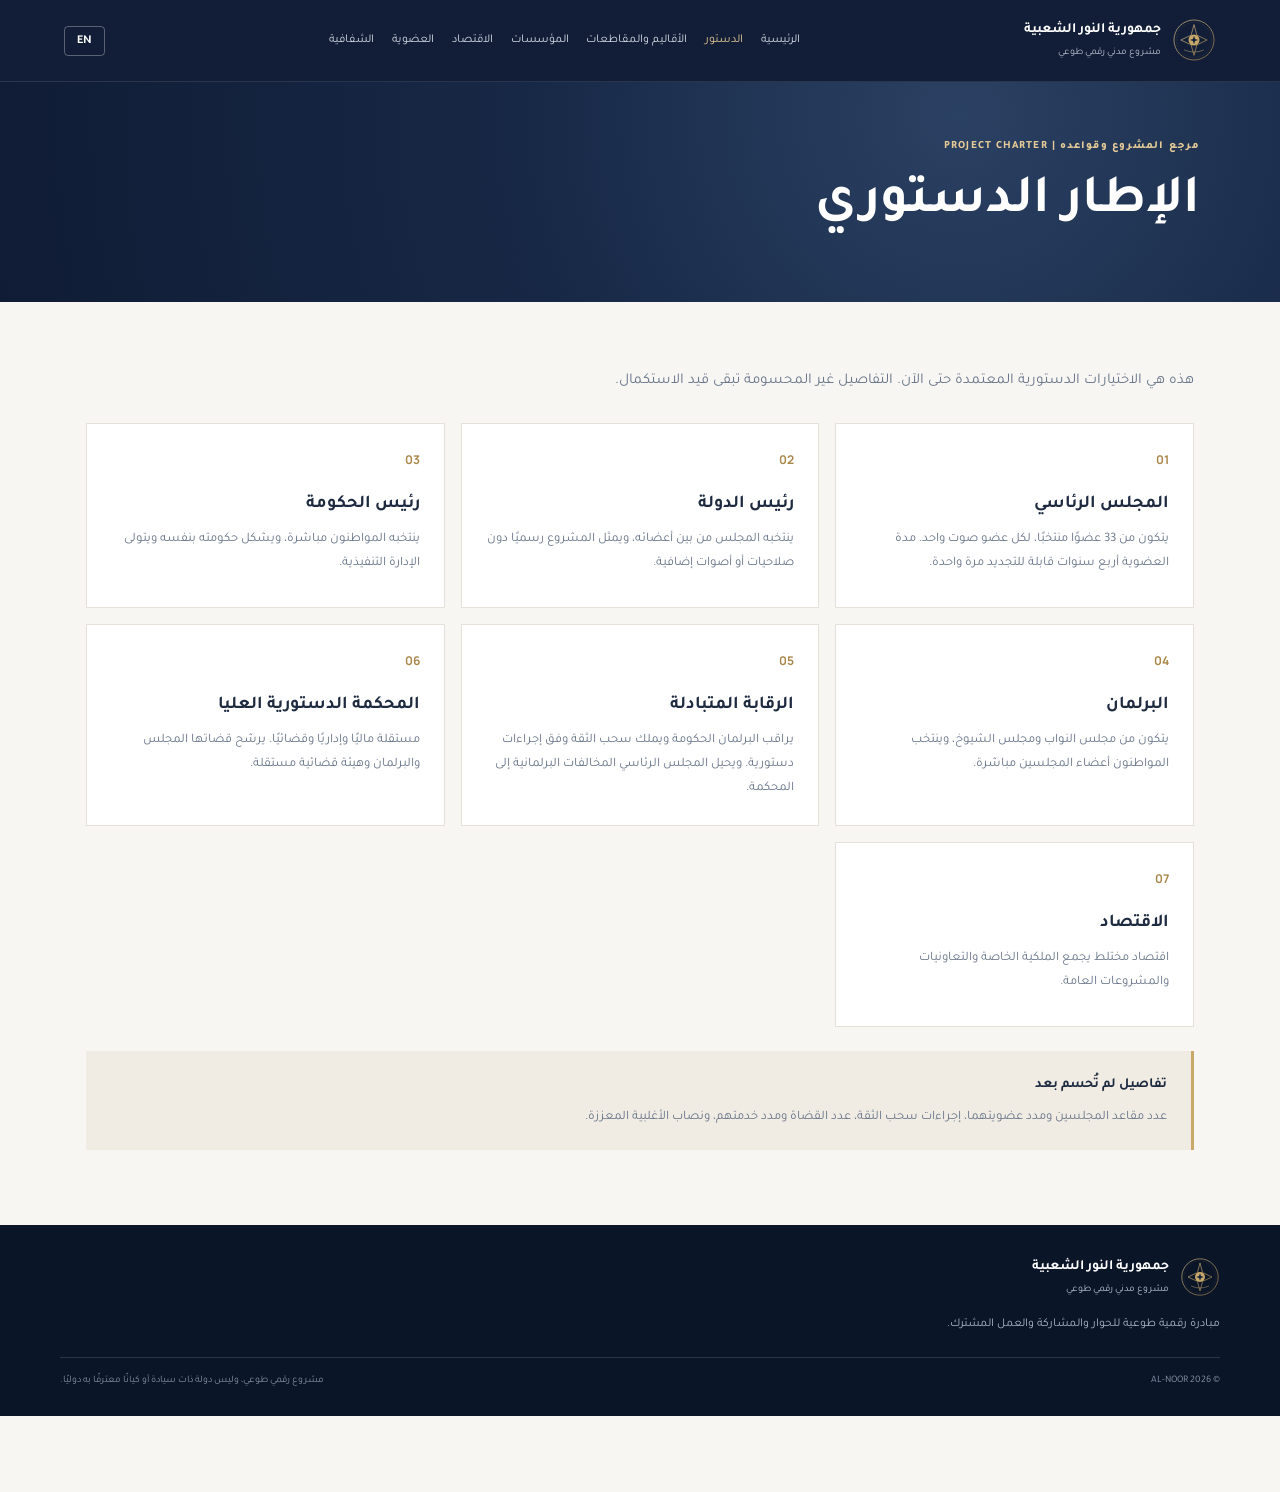
==== constitution.html @ dfebf2f9 "Add dedicated bilingual constitution.html page" ====
<!doctype html><html lang="ar" dir="rtl"><head><meta charset="utf-8"><meta name="viewport" content="width=device-width, initial-scale=1"><meta name="theme-color" content="#101c35"><link rel="icon" href="assets/emblem.svg"><link rel="stylesheet" href="style.css"><script src="script.js" defer></script></head><body><a class="skip-link" href="#main">انتقل إلى المحتوى</a><header class="site-header"><a class="brand" href="index.html"><img src="assets/emblem.svg" class="brand-mark" alt=""><span><strong data-ar="جمهورية النور الشعبية" data-en="People's Republic of Al-Noor">جمهورية النور الشعبية</strong><small data-ar="مشروع مدني رقمي طوعي" data-en="Voluntary Digital Civic Project">مشروع مدني رقمي طوعي</small></span></a><button class="menu-toggle" id="menuToggle">☰</button><nav class="main-nav" id="mainNav"><a href="index.html" data-ar="الرئيسية" data-en="Home">الرئيسية</a><a href="constitution.html" data-ar="الدستور" data-en="Constitution">الدستور</a><a href="regions.html" data-ar="الأقاليم والمقاطعات" data-en="Regions & Districts">الأقاليم والمقاطعات</a><a href="institutions.html" data-ar="المؤسسات" data-en="Institutions">المؤسسات</a><a href="economy.html" data-ar="الاقتصاد" data-en="Economy">الاقتصاد</a><a href="membership.html" data-ar="العضوية" data-en="Membership">العضوية</a><a href="transparency.html" data-ar="الشفافية" data-en="Transparency">الشفافية</a></nav><button class="lang-toggle" id="langToggle">EN</button></header><main id="main"><section class="page-hero"><div class="page-hero-inner"><span class="kicker" data-ar="مرجع المشروع وقواعده | PROJECT CHARTER" data-en="مرجع المشروع وقواعده | PROJECT CHARTER">مرجع المشروع وقواعده | PROJECT CHARTER</span><h1 data-ar="الإطار الدستوري" data-en="Constitutional Framework">الإطار الدستوري</h1></div></section><section class="section-wrap content-block"><p class="intro-text" data-ar="هذه هي الاختيارات الدستورية المعتمدة حتى الآن. التفاصيل غير المحسومة تبقى قيد الاستكمال." data-en="These are the constitutional choices adopted so far. Unsettled details remain under development.">هذه هي الاختيارات الدستورية المعتمدة حتى الآن. التفاصيل غير المحسومة تبقى قيد الاستكمال.</p><div class="cards-grid"><article class="info-card"><span>01</span><h3 data-ar="المجلس الرئاسي" data-en="Presidential Council">المجلس الرئاسي</h3><p data-ar="يتكون من 33 عضوًا منتخبًا، لكل عضو صوت واحد. مدة العضوية أربع سنوات قابلة للتجديد مرة واحدة." data-en="33 elected members, each with one equal vote. Four-year terms, renewable once.">يتكون من 33 عضوًا منتخبًا، لكل عضو صوت واحد. مدة العضوية أربع سنوات قابلة للتجديد مرة واحدة.</p></article><article class="info-card"><span>02</span><h3 data-ar="رئيس الدولة" data-en="Head of State">رئيس الدولة</h3><p data-ar="ينتخبه المجلس من بين أعضائه، ويمثل المشروع رسميًا دون صلاحيات أو أصوات إضافية." data-en="Elected by the Council from among its members; represents the project without extra powers or votes.">ينتخبه المجلس من بين أعضائه، ويمثل المشروع رسميًا دون صلاحيات أو أصوات إضافية.</p></article><article class="info-card"><span>03</span><h3 data-ar="رئيس الحكومة" data-en="Head of Government">رئيس الحكومة</h3><p data-ar="ينتخبه المواطنون مباشرة، ويشكل حكومته بنفسه ويتولى الإدارة التنفيذية." data-en="Directly elected by citizens, forms the government, and leads executive administration.">ينتخبه المواطنون مباشرة، ويشكل حكومته بنفسه ويتولى الإدارة التنفيذية.</p></article><article class="info-card"><span>04</span><h3 data-ar="البرلمان" data-en="Parliament">البرلمان</h3><p data-ar="يتكون من مجلس النواب ومجلس الشيوخ، وينتخب المواطنون أعضاء المجلسين مباشرة." data-en="Consists of two directly elected chambers: the House and the Senate.">يتكون من مجلس النواب ومجلس الشيوخ، وينتخب المواطنون أعضاء المجلسين مباشرة.</p></article><article class="info-card"><span>05</span><h3 data-ar="الرقابة المتبادلة" data-en="Mutual Oversight">الرقابة المتبادلة</h3><p data-ar="يراقب البرلمان الحكومة ويملك سحب الثقة وفق إجراءات دستورية. ويحيل المجلس الرئاسي المخالفات البرلمانية إلى المحكمة." data-en="Parliament oversees the government and may withdraw confidence under constitutional procedures. The Council refers parliamentary violations to the court.">يراقب البرلمان الحكومة ويملك سحب الثقة وفق إجراءات دستورية. ويحيل المجلس الرئاسي المخالفات البرلمانية إلى المحكمة.</p></article><article class="info-card"><span>06</span><h3 data-ar="المحكمة الدستورية العليا" data-en="Supreme Constitutional Court">المحكمة الدستورية العليا</h3><p data-ar="مستقلة ماليًا وإداريًا وقضائيًا. يرشح قضاتها المجلس والبرلمان وهيئة قضائية مستقلة." data-en="Financially, administratively, and judicially independent; nominees come from the Council, Parliament, and an independent judicial body.">مستقلة ماليًا وإداريًا وقضائيًا. يرشح قضاتها المجلس والبرلمان وهيئة قضائية مستقلة.</p></article><article class="info-card"><span>07</span><h3 data-ar="الاقتصاد" data-en="Economy">الاقتصاد</h3><p data-ar="اقتصاد مختلط يجمع الملكية الخاصة والتعاونيات والمشروعات العامة." data-en="A mixed economy combining private ownership, cooperatives, and public projects.">اقتصاد مختلط يجمع الملكية الخاصة والتعاونيات والمشروعات العامة.</p></article></div><div class="callout"><b data-ar="تفاصيل لم تُحسم بعد" data-en="Details still to be decided">تفاصيل لم تُحسم بعد</b><p data-ar="عدد مقاعد المجلسين ومدد عضويتهما، إجراءات سحب الثقة، عدد القضاة ومدد خدمتهم، ونصاب الأغلبية المعززة." data-en="Chamber sizes and terms, confidence procedures, the number and terms of judges, and the enhanced-majority threshold.">عدد مقاعد المجلسين ومدد عضويتهما، إجراءات سحب الثقة، عدد القضاة ومدد خدمتهم، ونصاب الأغلبية المعززة.</p></div></section></main><footer class="site-footer"><div class="footer-inner"><div class="footer-brand"><img src="assets/emblem.svg" alt=""><span><b data-ar="جمهورية النور الشعبية" data-en="People's Republic of Al-Noor">جمهورية النور الشعبية</b><small data-ar="مشروع مدني رقمي طوعي" data-en="Voluntary Digital Civic Project">مشروع مدني رقمي طوعي</small></span></div><p data-ar="مبادرة رقمية طوعية للحوار والمشاركة والعمل المشترك." data-en="A voluntary digital initiative for dialogue and participation.">مبادرة رقمية طوعية للحوار والمشاركة والعمل المشترك.</p><div class="footer-bottom"><span>© <span id="year"></span> AL-NOOR</span><span data-ar="مشروع رقمي طوعي، وليس دولة ذات سيادة أو كيانًا معترفًا به دوليًا." data-en="A voluntary digital project, not a sovereign state or internationally recognized entity.">مشروع رقمي طوعي، وليس دولة ذات سيادة أو كيانًا معترفًا به دوليًا.</span></div></div></footer><nav class="bottom-nav"><a href="index.html"><span>⌂</span><small data-ar="الرئيسية" data-en="Home">الرئيسية</small></a><a href="constitution.html"><span>§</span><small data-ar="الدستور" data-en="Charter">الدستور</small></a><a href="regions.html"><span>◎</span><small data-ar="الأقاليم" data-en="Regions">الأقاليم</small></a><a href="institutions.html"><span>▦</span><small data-ar="المؤسسات" data-en="Institutions">المؤسسات</small></a><a href="economy.html"><span>◇</span><small data-ar="الاقتصاد" data-en="Economy">الاقتصاد</small></a></nav></body></html>
---- style.css ----
@import url('https://fonts.googleapis.com/css2?family=Amiri:wght@400;700&family=Manrope:wght@400;500;600;700;800&family=Tajawal:wght@400;500;600;700;800&display=swap');
:root{--navy:#101c35;--navy2:#1a2c49;--gold:#c9a96a;--gold2:#e4ca96;--ink:#1d2a40;--muted:#68758a;--paper:#f7f6f2;--white:#fff;--line:#e6e2d9;--sans:'Tajawal','Manrope',sans-serif}
*{box-sizing:border-box}html{scroll-behavior:smooth}body{margin:0;padding-bottom:76px;background:var(--paper);color:var(--ink);font-family:var(--sans);line-height:1.85}a{color:inherit;text-decoration:none}.skip-link{position:absolute;top:-60px;right:15px;background:#fff;padding:8px 14px;z-index:100}.skip-link:focus{top:10px}.site-header{min-height:82px;padding:10px clamp(16px,5vw,72px);display:flex;align-items:center;justify-content:space-between;gap:20px;background:rgba(16,28,53,.99);color:#fff;position:sticky;top:0;z-index:20;border-bottom:1px solid rgba(255,255,255,.1)}.brand,.footer-brand{display:flex;align-items:center;gap:11px;flex:none}.brand-mark{width:44px;height:44px}.brand strong,.footer-brand b{display:block;font-size:14px}.brand small,.footer-brand small{display:block;color:#b9c2d0;font-size:10px}.main-nav{display:flex;gap:clamp(9px,1.4vw,20px);align-items:center;justify-content:center;flex:1}.main-nav a{font-size:12px;color:#d4dbe5;white-space:nowrap}.main-nav a:hover,.main-nav a.active{color:var(--gold2)}.lang-toggle,.menu-toggle{border:1px solid rgba(255,255,255,.3);background:transparent;color:white;border-radius:4px;padding:7px 12px;font:700 12px var(--sans);cursor:pointer}.menu-toggle{display:none}.page-hero{background:radial-gradient(circle at 75% 15%,#2b4163,#172846 45%,#101c35 100%);color:#fff;padding:55px 24px 62px}.page-hero-inner{max-width:1120px;margin:auto}.kicker,.eyebrow{display:block;color:var(--gold2);font-size:11px;font-weight:800;letter-spacing:.1em}.page-hero h1{font-size:clamp(32px,5vw,54px);line-height:1.35;margin:10px 0 0}.section-wrap{max-width:1160px;margin:auto;padding-left:26px;padding-right:26px}.home-hero{display:grid;grid-template-columns:1.2fr .8fr;gap:40px;align-items:center;padding-top:75px;padding-bottom:70px}.home-copy h2{font-size:clamp(38px,5.2vw,65px);line-height:1.35;margin:18px 0}.home-copy h2 em,.section-heading h2 em,.two-column h2 em{font-style:normal;color:#a9874b}.home-copy>p{max-width:660px;color:var(--muted);font-size:16px}.actions{display:flex;gap:12px;flex-wrap:wrap;margin:25px 0}.button{display:inline-block;padding:10px 21px;border-radius:4px;font-size:13px;font-weight:800}.button-gold{background:var(--gold);color:#17233b}.button-outline{border:1px solid #9aa4b3;color:var(--ink)}.notice{font-size:11px!important;color:#7d8797!important;border-right:3px solid var(--gold);padding-right:12px}.hero-seal{min-height:300px;display:flex;flex-direction:column;align-items:center;justify-content:center;border:1px solid #d8c59e;border-radius:50%;width:min(300px,75vw);height:min(300px,75vw);justify-self:center;background:radial-gradient(circle,#243958,#101c35);box-shadow:0 0 0 14px rgba(201,169,106,.07)}.hero-seal img{width:135px;height:135px}.hero-seal b{font:800 13px Manrope;color:var(--gold2);letter-spacing:.3em}.hero-seal small{font:8px Manrope;color:#b9c2d0;letter-spacing:.12em}.principles{display:grid;grid-template-columns:repeat(4,1fr);gap:18px;padding-top:26px;padding-bottom:30px;border-top:1px solid var(--line);border-bottom:1px solid var(--line)}.principles article{padding:12px 15px;border-right:2px solid var(--gold)}.principles article>b{color:#a9874b;font:700 12px Manrope}.principles h3{font-size:15px;margin:4px 0}.principles p{font-size:11px;color:var(--muted);margin:0}.content-block{padding-top:65px;padding-bottom:75px}.section-heading{margin-bottom:30px}.section-heading h2,.two-column h2{font-size:clamp(30px,4vw,46px);line-height:1.4;margin:10px 0}.two-column{display:grid;grid-template-columns:1fr 1fr;gap:8%;align-items:start}.lead{font-size:20px;line-height:1.9;color:#2b3b54}.body-copy{font-size:14px;color:var(--muted)}.body-copy p{margin:0 0 16px}.feature-band{background:#eeeae0;padding:42px 0}.feature-grid{display:grid;grid-template-columns:repeat(3,1fr);gap:18px}.feature-grid>a{background:#fff;padding:23px;border:1px solid var(--line);transition:.2s}.feature-grid>a:hover{transform:translateY(-3px);border-color:var(--gold)}.feature-grid span,.info-card>span{color:#a9874b;font:700 12px Manrope}.feature-grid h3{margin:7px 0}.feature-grid p{font-size:12px;color:var(--muted);margin:0}.intro-text{max-width:850px;color:var(--muted);font-size:15px;margin:0 0 28px}.cards-grid{display:grid;grid-template-columns:repeat(3,1fr);gap:16px}.info-card{background:#fff;border:1px solid var(--line);padding:24px;min-height:185px}.info-card h3{font-size:18px;margin:10px 0 7px}.info-card p{font-size:13px;color:var(--muted);margin:0}.callout{margin-top:24px;padding:20px 24px;background:#f0ece3;border-right:3px solid var(--gold)}.callout b{font-size:14px}.callout p{font-size:13px;color:var(--muted);margin:5px 0 0}.stats-row{display:grid;grid-template-columns:repeat(3,1fr);gap:14px;margin-bottom:26px}.stats-row>div{background:var(--navy);color:#fff;padding:18px 22px;display:flex;align-items:center;gap:14px}.stats-row strong{font:800 30px Manrope;color:var(--gold2)}.stats-row span{font-size:13px}.regions-grid{display:grid;grid-template-columns:repeat(2,1fr);gap:16px}.region-card{background:#fff;border:1px solid var(--line);padding:20px 22px}.region-card.space-region{border-color:#c9b17f;background:linear-gradient(145deg,#fff,#f4f0e7)}.region-title{display:flex;align-items:center;gap:12px;border-bottom:1px solid var(--line);padding-bottom:12px;margin-bottom:10px}.region-title>span{font:700 12px Manrope;color:#a9874b}.region-title h3{font-size:19px;margin:0;flex:1}.region-title small{font-size:10px;color:#9b7a42}.region-card ol{list-style:none;padding:0;margin:0;display:grid;grid-template-columns:1fr 1fr;gap:4px 15px}.region-card li{display:flex;gap:9px;align-items:center;padding:5px 0;font-size:13px}.region-card li span{color:#a9874b;font:700 10px Manrope}.site-footer{background:#0b1528;color:white;padding:30px 26px 25px}.footer-inner{max-width:1160px;margin:auto}.footer-brand img{width:40px;height:40px}.footer-inner>p{font-size:12px;color:#aab5c5;margin:14px 0 22px}.footer-bottom{display:flex;justify-content:space-between;gap:16px;border-top:1px solid rgba(255,255,255,.13);padding-top:14px;color:#8290a5;font-size:10px}.bottom-nav{display:none}[dir=ltr] body{text-align:left}[dir=ltr] .notice,[dir=ltr] .callout{border-right:0;border-left:3px solid var(--gold);padding-right:0;padding-left:12px}[dir=ltr] .principles article{border-right:0;border-left:2px solid var(--gold)}
@media(max-width:1050px){.main-nav{gap:8px}.main-nav a{font-size:11px}.brand strong{font-size:12px}}
@media(max-width:820px){body{padding-bottom:72px}.site-header{min-height:70px;padding:8px 15px}.brand-mark{width:39px;height:39px}.menu-toggle{display:block;margin-inline-start:auto}.main-nav{display:none;position:absolute;top:70px;left:0;right:0;background:#101c35;padding:12px 20px 20px;flex-direction:column;align-items:stretch;gap:2px}.main-nav.open{display:flex}.main-nav a{font-size:14px;padding:7px}.home-hero{grid-template-columns:1fr;padding-top:48px;padding-bottom:45px}.hero-seal{width:220px;height:220px;min-height:220px}.hero-seal img{width:100px;height:100px}.principles{grid-template-columns:1fr 1fr}.two-column{grid-template-columns:1fr;gap:18px}.cards-grid{grid-template-columns:1fr 1fr}.bottom-nav{position:fixed;z-index:30;bottom:0;left:0;right:0;display:grid;grid-template-columns:repeat(5,1fr);height:68px;background:#101c35;border-top:1px solid rgba(255,255,255,.15);padding-bottom:env(safe-area-inset-bottom);box-shadow:0 -5px 20px rgba(0,0,0,.12)}.bottom-nav a{display:flex;flex-direction:column;align-items:center;justify-content:center;gap:1px;color:#d2d9e4}.bottom-nav a span{font-size:19px;line-height:1.2;color:var(--gold2)}.bottom-nav a small{font-size:10px}.bottom-nav a.active{color:var(--gold2)}}
@media(max-width:560px){.page-hero{padding:38px 20px 42px}.section-wrap{padding-left:18px;padding-right:18px}.content-block{padding-top:42px;padding-bottom:52px}.cards-grid,.regions-grid,.feature-grid{grid-template-columns:1fr}.region-card ol{grid-template-columns:1fr 1fr}.stats-row{gap:7px}.stats-row>div{padding:12px 10px;gap:7px;flex-direction:column;align-items:flex-start}.stats-row strong{font-size:25px}.stats-row span{font-size:11px}.footer-bottom{flex-direction:column;gap:5px}.home-copy h2{font-size:39px}.home-copy>p{font-size:14px}}
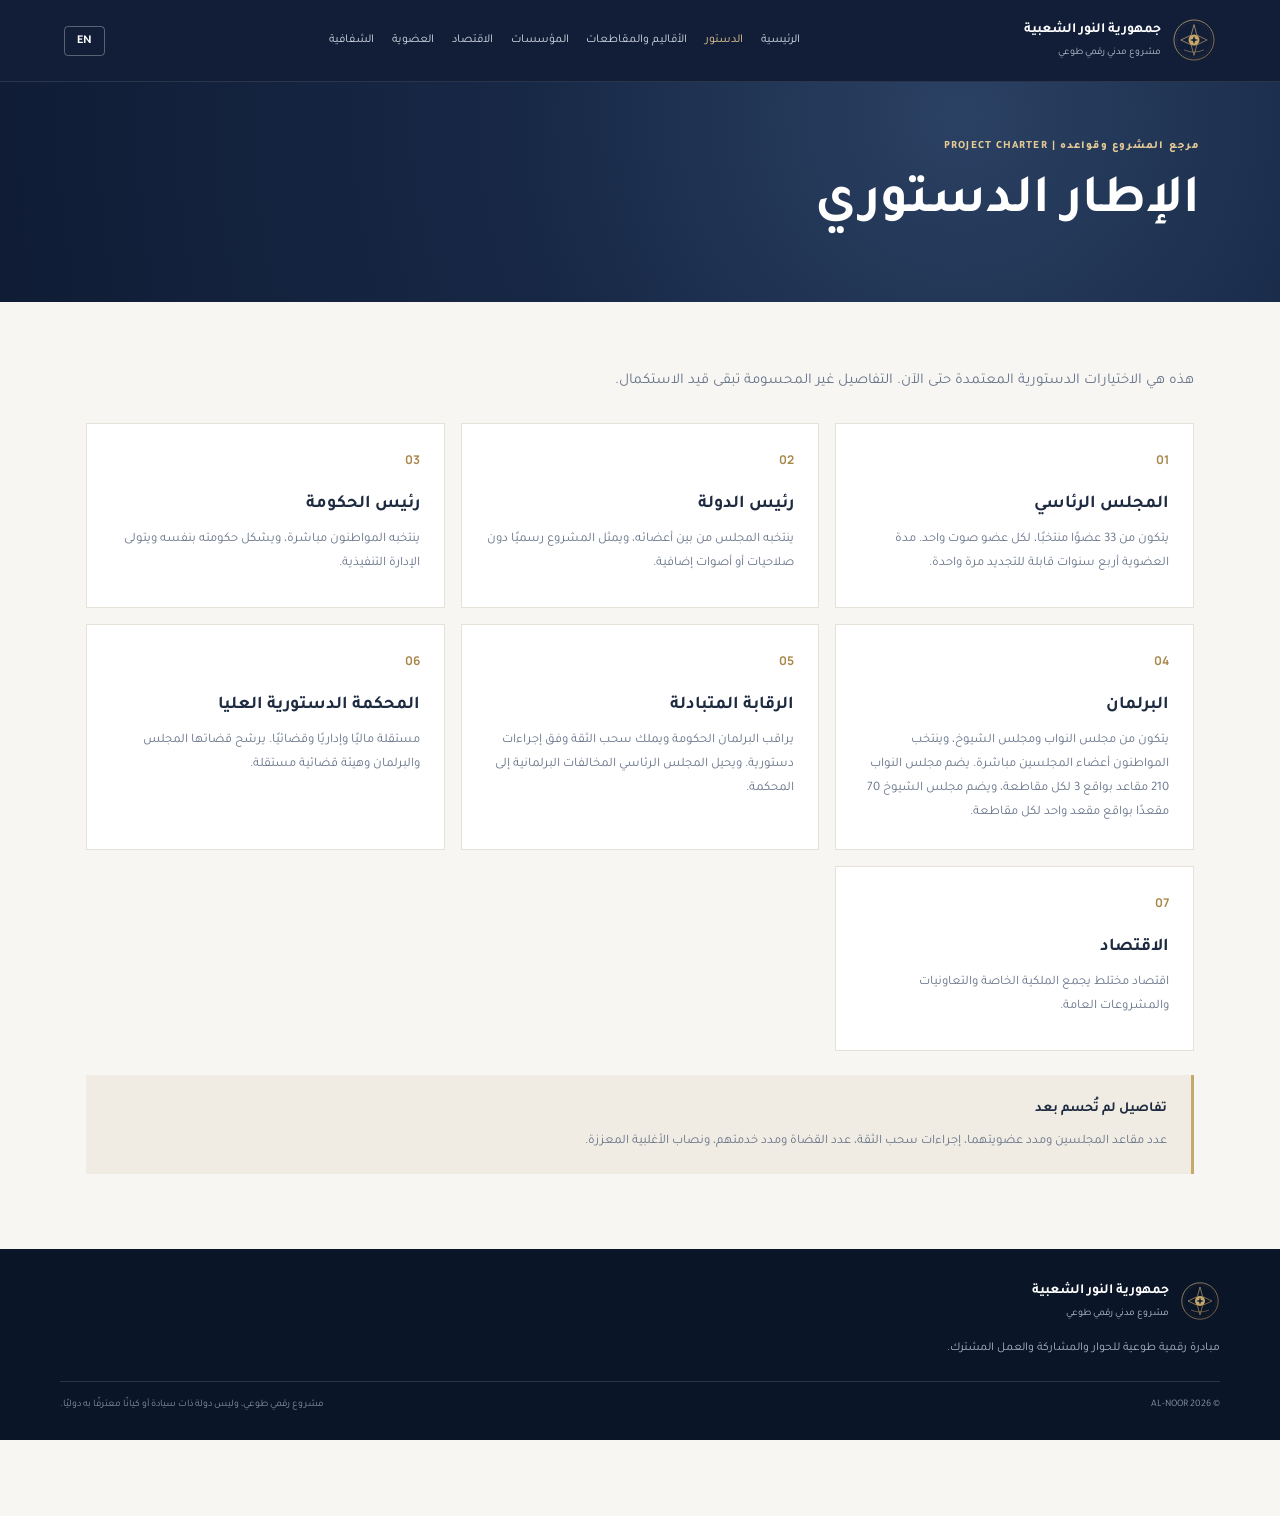
==== commit 43df0d5d: "Set parliamentary seat allocation in charter" ====
--- a/constitution.html
+++ b/constitution.html
@@ -1 +1 @@
-<!doctype html><html lang="ar" dir="rtl"><head><meta charset="utf-8"><meta name="viewport" content="width=device-width, initial-scale=1"><meta name="theme-color" content="#101c35"><link rel="icon" href="assets/emblem.svg"><link rel="stylesheet" href="style.css"><script src="script.js" defer></script></head><body><a class="skip-link" href="#main">انتقل إلى المحتوى</a><header class="site-header"><a class="brand" href="index.html"><img src="assets/emblem.svg" class="brand-mark" alt=""><span><strong data-ar="جمهورية النور الشعبية" data-en="People's Republic of Al-Noor">جمهورية النور الشعبية</strong><small data-ar="مشروع مدني رقمي طوعي" data-en="Voluntary Digital Civic Project">مشروع مدني رقمي طوعي</small></span></a><button class="menu-toggle" id="menuToggle">☰</button><nav class="main-nav" id="mainNav"><a href="index.html" data-ar="الرئيسية" data-en="Home">الرئيسية</a><a href="constitution.html" data-ar="الدستور" data-en="Constitution">الدستور</a><a href="regions.html" data-ar="الأقاليم والمقاطعات" data-en="Regions & Districts">الأقاليم والمقاطعات</a><a href="institutions.html" data-ar="المؤسسات" data-en="Institutions">المؤسسات</a><a href="economy.html" data-ar="الاقتصاد" data-en="Economy">الاقتصاد</a><a href="membership.html" data-ar="العضوية" data-en="Membership">العضوية</a><a href="transparency.html" data-ar="الشفافية" data-en="Transparency">الشفافية</a></nav><button class="lang-toggle" id="langToggle">EN</button></header><main id="main"><section class="page-hero"><div class="page-hero-inner"><span class="kicker" data-ar="مرجع المشروع وقواعده | PROJECT CHARTER" data-en="مرجع المشروع وقواعده | PROJECT CHARTER">مرجع المشروع وقواعده | PROJECT CHARTER</span><h1 data-ar="الإطار الدستوري" data-en="Constitutional Framework">الإطار الدستوري</h1></div></section><section class="section-wrap content-block"><p class="intro-text" data-ar="هذه هي الاختيارات الدستورية المعتمدة حتى الآن. التفاصيل غير المحسومة تبقى قيد الاستكمال." data-en="These are the constitutional choices adopted so far. Unsettled details remain under development.">هذه هي الاختيارات الدستورية المعتمدة حتى الآن. التفاصيل غير المحسومة تبقى قيد الاستكمال.</p><div class="cards-grid"><article class="info-card"><span>01</span><h3 data-ar="المجلس الرئاسي" data-en="Presidential Council">المجلس الرئاسي</h3><p data-ar="يتكون من 33 عضوًا منتخبًا، لكل عضو صوت واحد. مدة العضوية أربع سنوات قابلة للتجديد مرة واحدة." data-en="33 elected members, each with one equal vote. Four-year terms, renewable once.">يتكون من 33 عضوًا منتخبًا، لكل عضو صوت واحد. مدة العضوية أربع سنوات قابلة للتجديد مرة واحدة.</p></article><article class="info-card"><span>02</span><h3 data-ar="رئيس الدولة" data-en="Head of State">رئيس الدولة</h3><p data-ar="ينتخبه المجلس من بين أعضائه، ويمثل المشروع رسميًا دون صلاحيات أو أصوات إضافية." data-en="Elected by the Council from among its members; represents the project without extra powers or votes.">ينتخبه المجلس من بين أعضائه، ويمثل المشروع رسميًا دون صلاحيات أو أصوات إضافية.</p></article><article class="info-card"><span>03</span><h3 data-ar="رئيس الحكومة" data-en="Head of Government">رئيس الحكومة</h3><p data-ar="ينتخبه المواطنون مباشرة، ويشكل حكومته بنفسه ويتولى الإدارة التنفيذية." data-en="Directly elected by citizens, forms the government, and leads executive administration.">ينتخبه المواطنون مباشرة، ويشكل حكومته بنفسه ويتولى الإدارة التنفيذية.</p></article><article class="info-card"><span>04</span><h3 data-ar="البرلمان" data-en="Parliament">البرلمان</h3><p data-ar="يتكون من مجلس النواب ومجلس الشيوخ، وينتخب المواطنون أعضاء المجلسين مباشرة." data-en="Consists of two directly elected chambers: the House and the Senate.">يتكون من مجلس النواب ومجلس الشيوخ، وينتخب المواطنون أعضاء المجلسين مباشرة.</p></article><article class="info-card"><span>05</span><h3 data-ar="الرقابة المتبادلة" data-en="Mutual Oversight">الرقابة المتبادلة</h3><p data-ar="يراقب البرلمان الحكومة ويملك سحب الثقة وفق إجراءات دستورية. ويحيل المجلس الرئاسي المخالفات البرلمانية إلى المحكمة." data-en="Parliament oversees the government and may withdraw confidence under constitutional procedures. The Council refers parliamentary violations to the court.">يراقب البرلمان الحكومة ويملك سحب الثقة وفق إجراءات دستورية. ويحيل المجلس الرئاسي المخالفات البرلمانية إلى المحكمة.</p></article><article class="info-card"><span>06</span><h3 data-ar="المحكمة الدستورية العليا" data-en="Supreme Constitutional Court">المحكمة الدستورية العليا</h3><p data-ar="مستقلة ماليًا وإداريًا وقضائيًا. يرشح قضاتها المجلس والبرلمان وهيئة قضائية مستقلة." data-en="Financially, administratively, and judicially independent; nominees come from the Council, Parliament, and an independent judicial body.">مستقلة ماليًا وإداريًا وقضائيًا. يرشح قضاتها المجلس والبرلمان وهيئة قضائية مستقلة.</p></article><article class="info-card"><span>07</span><h3 data-ar="الاقتصاد" data-en="Economy">الاقتصاد</h3><p data-ar="اقتصاد مختلط يجمع الملكية الخاصة والتعاونيات والمشروعات العامة." data-en="A mixed economy combining private ownership, cooperatives, and public projects.">اقتصاد مختلط يجمع الملكية الخاصة والتعاونيات والمشروعات العامة.</p></article></div><div class="callout"><b data-ar="تفاصيل لم تُحسم بعد" data-en="Details still to be decided">تفاصيل لم تُحسم بعد</b><p data-ar="عدد مقاعد المجلسين ومدد عضويتهما، إجراءات سحب الثقة، عدد القضاة ومدد خدمتهم، ونصاب الأغلبية المعززة." data-en="Chamber sizes and terms, confidence procedures, the number and terms of judges, and the enhanced-majority threshold.">عدد مقاعد المجلسين ومدد عضويتهما، إجراءات سحب الثقة، عدد القضاة ومدد خدمتهم، ونصاب الأغلبية المعززة.</p></div></section></main><footer class="site-footer"><div class="footer-inner"><div class="footer-brand"><img src="assets/emblem.svg" alt=""><span><b data-ar="جمهورية النور الشعبية" data-en="People's Republic of Al-Noor">جمهورية النور الشعبية</b><small data-ar="مشروع مدني رقمي طوعي" data-en="Voluntary Digital Civic Project">مشروع مدني رقمي طوعي</small></span></div><p data-ar="مبادرة رقمية طوعية للحوار والمشاركة والعمل المشترك." data-en="A voluntary digital initiative for dialogue and participation.">مبادرة رقمية طوعية للحوار والمشاركة والعمل المشترك.</p><div class="footer-bottom"><span>© <span id="year"></span> AL-NOOR</span><span data-ar="مشروع رقمي طوعي، وليس دولة ذات سيادة أو كيانًا معترفًا به دوليًا." data-en="A voluntary digital project, not a sovereign state or internationally recognized entity.">مشروع رقمي طوعي، وليس دولة ذات سيادة أو كيانًا معترفًا به دوليًا.</span></div></div></footer><nav class="bottom-nav"><a href="index.html"><span>⌂</span><small data-ar="الرئيسية" data-en="Home">الرئيسية</small></a><a href="constitution.html"><span>§</span><small data-ar="الدستور" data-en="Charter">الدستور</small></a><a href="regions.html"><span>◎</span><small data-ar="الأقاليم" data-en="Regions">الأقاليم</small></a><a href="institutions.html"><span>▦</span><small data-ar="المؤسسات" data-en="Institutions">المؤسسات</small></a><a href="economy.html"><span>◇</span><small data-ar="الاقتصاد" data-en="Economy">الاقتصاد</small></a></nav></body></html>+<!doctype html><html lang="ar" dir="rtl"><head><meta charset="utf-8"><meta name="viewport" content="width=device-width, initial-scale=1"><meta name="theme-color" content="#101c35"><link rel="icon" href="assets/emblem.svg"><link rel="stylesheet" href="style.css"><script src="script.js" defer></script></head><body><a class="skip-link" href="#main">انتقل إلى المحتوى</a><header class="site-header"><a class="brand" href="index.html"><img src="assets/emblem.svg" class="brand-mark" alt=""><span><strong data-ar="جمهورية النور الشعبية" data-en="People's Republic of Al-Noor">جمهورية النور الشعبية</strong><small data-ar="مشروع مدني رقمي طوعي" data-en="Voluntary Digital Civic Project">مشروع مدني رقمي طوعي</small></span></a><button class="menu-toggle" id="menuToggle">☰</button><nav class="main-nav" id="mainNav"><a href="index.html" data-ar="الرئيسية" data-en="Home">الرئيسية</a><a href="constitution.html" data-ar="الدستور" data-en="Constitution">الدستور</a><a href="regions.html" data-ar="الأقاليم والمقاطعات" data-en="Regions & Districts">الأقاليم والمقاطعات</a><a href="institutions.html" data-ar="المؤسسات" data-en="Institutions">المؤسسات</a><a href="economy.html" data-ar="الاقتصاد" data-en="Economy">الاقتصاد</a><a href="membership.html" data-ar="العضوية" data-en="Membership">العضوية</a><a href="transparency.html" data-ar="الشفافية" data-en="Transparency">الشفافية</a></nav><button class="lang-toggle" id="langToggle">EN</button></header><main id="main"><section class="page-hero"><div class="page-hero-inner"><span class="kicker" data-ar="مرجع المشروع وقواعده | PROJECT CHARTER" data-en="مرجع المشروع وقواعده | PROJECT CHARTER">مرجع المشروع وقواعده | PROJECT CHARTER</span><h1 data-ar="الإطار الدستوري" data-en="Constitutional Framework">الإطار الدستوري</h1></div></section><section class="section-wrap content-block"><p class="intro-text" data-ar="هذه هي الاختيارات الدستورية المعتمدة حتى الآن. التفاصيل غير المحسومة تبقى قيد الاستكمال." data-en="These are the constitutional choices adopted so far. Unsettled details remain under development.">هذه هي الاختيارات الدستورية المعتمدة حتى الآن. التفاصيل غير المحسومة تبقى قيد الاستكمال.</p><div class="cards-grid"><article class="info-card"><span>01</span><h3 data-ar="المجلس الرئاسي" data-en="Presidential Council">المجلس الرئاسي</h3><p data-ar="يتكون من 33 عضوًا منتخبًا، لكل عضو صوت واحد. مدة العضوية أربع سنوات قابلة للتجديد مرة واحدة." data-en="33 elected members, each with one equal vote. Four-year terms, renewable once.">يتكون من 33 عضوًا منتخبًا، لكل عضو صوت واحد. مدة العضوية أربع سنوات قابلة للتجديد مرة واحدة.</p></article><article class="info-card"><span>02</span><h3 data-ar="رئيس الدولة" data-en="Head of State">رئيس الدولة</h3><p data-ar="ينتخبه المجلس من بين أعضائه، ويمثل المشروع رسميًا دون صلاحيات أو أصوات إضافية." data-en="Elected by the Council from among its members; represents the project without extra powers or votes.">ينتخبه المجلس من بين أعضائه، ويمثل المشروع رسميًا دون صلاحيات أو أصوات إضافية.</p></article><article class="info-card"><span>03</span><h3 data-ar="رئيس الحكومة" data-en="Head of Government">رئيس الحكومة</h3><p data-ar="ينتخبه المواطنون مباشرة، ويشكل حكومته بنفسه ويتولى الإدارة التنفيذية." data-en="Directly elected by citizens, forms the government, and leads executive administration.">ينتخبه المواطنون مباشرة، ويشكل حكومته بنفسه ويتولى الإدارة التنفيذية.</p></article><article class="info-card"><span>04</span><h3 data-ar="البرلمان" data-en="Parliament">البرلمان</h3><p data-ar="يتكون من مجلس النواب ومجلس الشيوخ، وينتخب المواطنون أعضاء المجلسين مباشرة. يضم مجلس النواب 210 مقاعد بواقع 3 لكل مقاطعة، ويضم مجلس الشيوخ 70 مقعدًا بواقع مقعد واحد لكل مقاطعة." data-en="Consists of two directly elected chambers. The House has 210 seats, three per district; the Senate has 70 seats, one per district.">يتكون من مجلس النواب ومجلس الشيوخ، وينتخب المواطنون أعضاء المجلسين مباشرة. يضم مجلس النواب 210 مقاعد بواقع 3 لكل مقاطعة، ويضم مجلس الشيوخ 70 مقعدًا بواقع مقعد واحد لكل مقاطعة.</p></article><article class="info-card"><span>05</span><h3 data-ar="الرقابة المتبادلة" data-en="Mutual Oversight">الرقابة المتبادلة</h3><p data-ar="يراقب البرلمان الحكومة ويملك سحب الثقة وفق إجراءات دستورية. ويحيل المجلس الرئاسي المخالفات البرلمانية إلى المحكمة." data-en="Parliament oversees the government and may withdraw confidence under constitutional procedures. The Council refers parliamentary violations to the court.">يراقب البرلمان الحكومة ويملك سحب الثقة وفق إجراءات دستورية. ويحيل المجلس الرئاسي المخالفات البرلمانية إلى المحكمة.</p></article><article class="info-card"><span>06</span><h3 data-ar="المحكمة الدستورية العليا" data-en="Supreme Constitutional Court">المحكمة الدستورية العليا</h3><p data-ar="مستقلة ماليًا وإداريًا وقضائيًا. يرشح قضاتها المجلس والبرلمان وهيئة قضائية مستقلة." data-en="Financially, administratively, and judicially independent; nominees come from the Council, Parliament, and an independent judicial body.">مستقلة ماليًا وإداريًا وقضائيًا. يرشح قضاتها المجلس والبرلمان وهيئة قضائية مستقلة.</p></article><article class="info-card"><span>07</span><h3 data-ar="الاقتصاد" data-en="Economy">الاقتصاد</h3><p data-ar="اقتصاد مختلط يجمع الملكية الخاصة والتعاونيات والمشروعات العامة." data-en="A mixed economy combining private ownership, cooperatives, and public projects.">اقتصاد مختلط يجمع الملكية الخاصة والتعاونيات والمشروعات العامة.</p></article></div><div class="callout"><b data-ar="تفاصيل لم تُحسم بعد" data-en="Details still to be decided">تفاصيل لم تُحسم بعد</b><p data-ar="مدد عضوية مجلس النواب ومجلس الشيوخ، إجراءات سحب الثقة، عدد القضاة ومدد خدمتهم، ونصاب الأغلبية المعززة." data-en="Terms of the House and Senate, confidence procedures, the number and terms of judges, and the enhanced-majority threshold.">عدد مقاعد المجلسين ومدد عضويتهما، إجراءات سحب الثقة، عدد القضاة ومدد خدمتهم، ونصاب الأغلبية المعززة.</p></div></section></main><footer class="site-footer"><div class="footer-inner"><div class="footer-brand"><img src="assets/emblem.svg" alt=""><span><b data-ar="جمهورية النور الشعبية" data-en="People's Republic of Al-Noor">جمهورية النور الشعبية</b><small data-ar="مشروع مدني رقمي طوعي" data-en="Voluntary Digital Civic Project">مشروع مدني رقمي طوعي</small></span></div><p data-ar="مبادرة رقمية طوعية للحوار والمشاركة والعمل المشترك." data-en="A voluntary digital initiative for dialogue and participation.">مبادرة رقمية طوعية للحوار والمشاركة والعمل المشترك.</p><div class="footer-bottom"><span>© <span id="year"></span> AL-NOOR</span><span data-ar="مشروع رقمي طوعي، وليس دولة ذات سيادة أو كيانًا معترفًا به دوليًا." data-en="A voluntary digital project, not a sovereign state or internationally recognized entity.">مشروع رقمي طوعي، وليس دولة ذات سيادة أو كيانًا معترفًا به دوليًا.</span></div></div></footer><nav class="bottom-nav"><a href="index.html"><span>⌂</span><small data-ar="الرئيسية" data-en="Home">الرئيسية</small></a><a href="constitution.html"><span>§</span><small data-ar="الدستور" data-en="Charter">الدستور</small></a><a href="regions.html"><span>◎</span><small data-ar="الأقاليم" data-en="Regions">الأقاليم</small></a><a href="institutions.html"><span>▦</span><small data-ar="المؤسسات" data-en="Institutions">المؤسسات</small></a><a href="economy.html"><span>◇</span><small data-ar="الاقتصاد" data-en="Economy">الاقتصاد</small></a></nav></body></html>
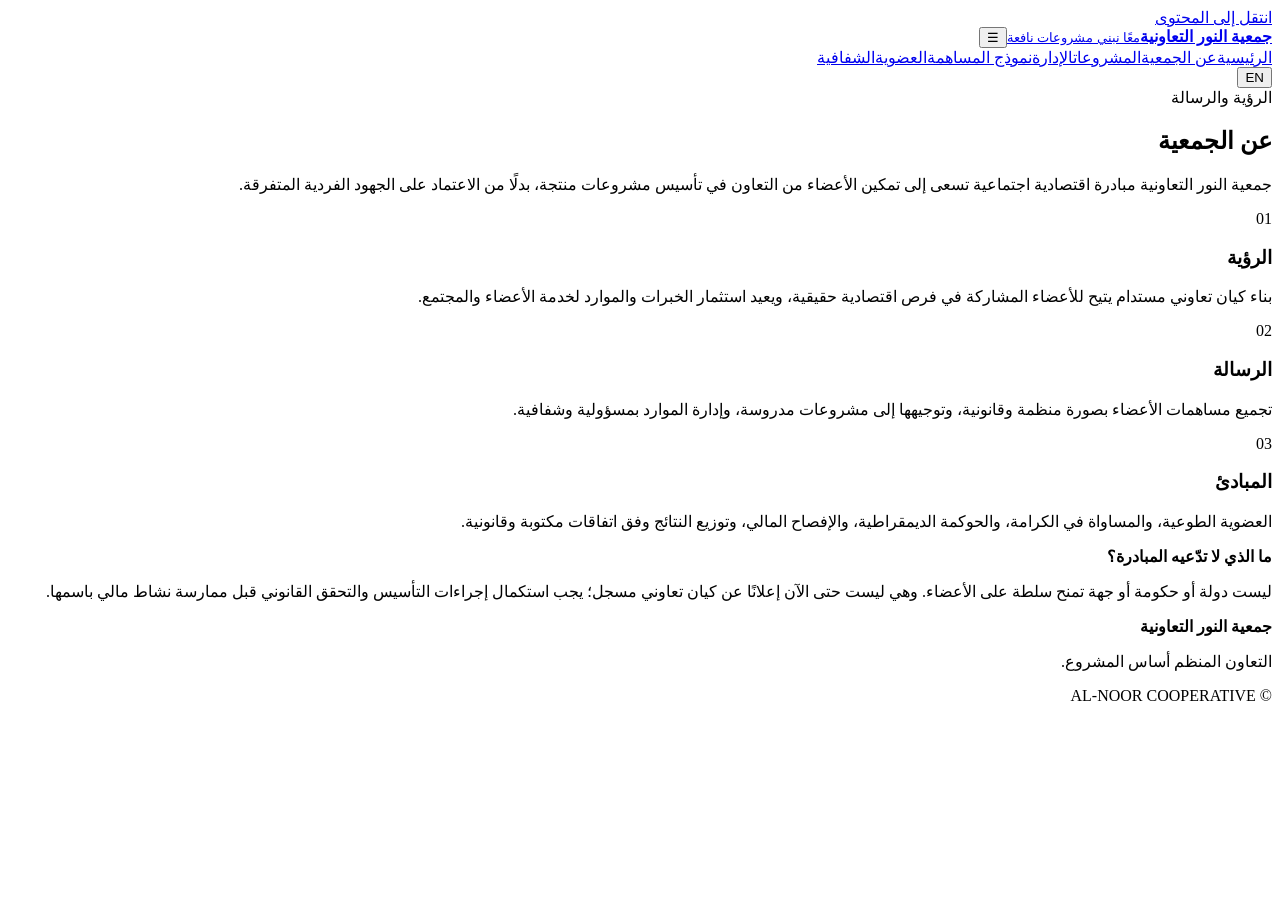
==== commit 8440a55a: "Rebrand Al-Noor as a cooperative initiative" ====
--- a/constitution.html
+++ b/constitution.html
@@ -1 +1 @@
-<!doctype html><html lang="ar" dir="rtl"><head><meta charset="utf-8"><meta name="viewport" content="width=device-width, initial-scale=1"><meta name="theme-color" content="#101c35"><link rel="icon" href="assets/emblem.svg"><link rel="stylesheet" href="style.css"><script src="script.js" defer></script></head><body><a class="skip-link" href="#main">انتقل إلى المحتوى</a><header class="site-header"><a class="brand" href="index.html"><img src="assets/emblem.svg" class="brand-mark" alt=""><span><strong data-ar="جمهورية النور الشعبية" data-en="People's Republic of Al-Noor">جمهورية النور الشعبية</strong><small data-ar="مشروع مدني رقمي طوعي" data-en="Voluntary Digital Civic Project">مشروع مدني رقمي طوعي</small></span></a><button class="menu-toggle" id="menuToggle">☰</button><nav class="main-nav" id="mainNav"><a href="index.html" data-ar="الرئيسية" data-en="Home">الرئيسية</a><a href="constitution.html" data-ar="الدستور" data-en="Constitution">الدستور</a><a href="regions.html" data-ar="الأقاليم والمقاطعات" data-en="Regions & Districts">الأقاليم والمقاطعات</a><a href="institutions.html" data-ar="المؤسسات" data-en="Institutions">المؤسسات</a><a href="economy.html" data-ar="الاقتصاد" data-en="Economy">الاقتصاد</a><a href="membership.html" data-ar="العضوية" data-en="Membership">العضوية</a><a href="transparency.html" data-ar="الشفافية" data-en="Transparency">الشفافية</a></nav><button class="lang-toggle" id="langToggle">EN</button></header><main id="main"><section class="page-hero"><div class="page-hero-inner"><span class="kicker" data-ar="مرجع المشروع وقواعده | PROJECT CHARTER" data-en="مرجع المشروع وقواعده | PROJECT CHARTER">مرجع المشروع وقواعده | PROJECT CHARTER</span><h1 data-ar="الإطار الدستوري" data-en="Constitutional Framework">الإطار الدستوري</h1></div></section><section class="section-wrap content-block"><p class="intro-text" data-ar="هذه هي الاختيارات الدستورية المعتمدة حتى الآن. التفاصيل غير المحسومة تبقى قيد الاستكمال." data-en="These are the constitutional choices adopted so far. Unsettled details remain under development.">هذه هي الاختيارات الدستورية المعتمدة حتى الآن. التفاصيل غير المحسومة تبقى قيد الاستكمال.</p><div class="cards-grid"><article class="info-card"><span>01</span><h3 data-ar="المجلس الرئاسي" data-en="Presidential Council">المجلس الرئاسي</h3><p data-ar="يتكون من 33 عضوًا منتخبًا، لكل عضو صوت واحد. مدة العضوية أربع سنوات قابلة للتجديد مرة واحدة." data-en="33 elected members, each with one equal vote. Four-year terms, renewable once.">يتكون من 33 عضوًا منتخبًا، لكل عضو صوت واحد. مدة العضوية أربع سنوات قابلة للتجديد مرة واحدة.</p></article><article class="info-card"><span>02</span><h3 data-ar="رئيس الدولة" data-en="Head of State">رئيس الدولة</h3><p data-ar="ينتخبه المجلس من بين أعضائه، ويمثل المشروع رسميًا دون صلاحيات أو أصوات إضافية." data-en="Elected by the Council from among its members; represents the project without extra powers or votes.">ينتخبه المجلس من بين أعضائه، ويمثل المشروع رسميًا دون صلاحيات أو أصوات إضافية.</p></article><article class="info-card"><span>03</span><h3 data-ar="رئيس الحكومة" data-en="Head of Government">رئيس الحكومة</h3><p data-ar="ينتخبه المواطنون مباشرة، ويشكل حكومته بنفسه ويتولى الإدارة التنفيذية." data-en="Directly elected by citizens, forms the government, and leads executive administration.">ينتخبه المواطنون مباشرة، ويشكل حكومته بنفسه ويتولى الإدارة التنفيذية.</p></article><article class="info-card"><span>04</span><h3 data-ar="البرلمان" data-en="Parliament">البرلمان</h3><p data-ar="يتكون من مجلس النواب ومجلس الشيوخ، وينتخب المواطنون أعضاء المجلسين مباشرة. يضم مجلس النواب 210 مقاعد بواقع 3 لكل مقاطعة، ويضم مجلس الشيوخ 70 مقعدًا بواقع مقعد واحد لكل مقاطعة." data-en="Consists of two directly elected chambers. The House has 210 seats, three per district; the Senate has 70 seats, one per district.">يتكون من مجلس النواب ومجلس الشيوخ، وينتخب المواطنون أعضاء المجلسين مباشرة. يضم مجلس النواب 210 مقاعد بواقع 3 لكل مقاطعة، ويضم مجلس الشيوخ 70 مقعدًا بواقع مقعد واحد لكل مقاطعة.</p></article><article class="info-card"><span>05</span><h3 data-ar="الرقابة المتبادلة" data-en="Mutual Oversight">الرقابة المتبادلة</h3><p data-ar="يراقب البرلمان الحكومة ويملك سحب الثقة وفق إجراءات دستورية. ويحيل المجلس الرئاسي المخالفات البرلمانية إلى المحكمة." data-en="Parliament oversees the government and may withdraw confidence under constitutional procedures. The Council refers parliamentary violations to the court.">يراقب البرلمان الحكومة ويملك سحب الثقة وفق إجراءات دستورية. ويحيل المجلس الرئاسي المخالفات البرلمانية إلى المحكمة.</p></article><article class="info-card"><span>06</span><h3 data-ar="المحكمة الدستورية العليا" data-en="Supreme Constitutional Court">المحكمة الدستورية العليا</h3><p data-ar="مستقلة ماليًا وإداريًا وقضائيًا. يرشح قضاتها المجلس والبرلمان وهيئة قضائية مستقلة." data-en="Financially, administratively, and judicially independent; nominees come from the Council, Parliament, and an independent judicial body.">مستقلة ماليًا وإداريًا وقضائيًا. يرشح قضاتها المجلس والبرلمان وهيئة قضائية مستقلة.</p></article><article class="info-card"><span>07</span><h3 data-ar="الاقتصاد" data-en="Economy">الاقتصاد</h3><p data-ar="اقتصاد مختلط يجمع الملكية الخاصة والتعاونيات والمشروعات العامة." data-en="A mixed economy combining private ownership, cooperatives, and public projects.">اقتصاد مختلط يجمع الملكية الخاصة والتعاونيات والمشروعات العامة.</p></article></div><div class="callout"><b data-ar="تفاصيل لم تُحسم بعد" data-en="Details still to be decided">تفاصيل لم تُحسم بعد</b><p data-ar="مدد عضوية مجلس النواب ومجلس الشيوخ، إجراءات سحب الثقة، عدد القضاة ومدد خدمتهم، ونصاب الأغلبية المعززة." data-en="Terms of the House and Senate, confidence procedures, the number and terms of judges, and the enhanced-majority threshold.">عدد مقاعد المجلسين ومدد عضويتهما، إجراءات سحب الثقة، عدد القضاة ومدد خدمتهم، ونصاب الأغلبية المعززة.</p></div></section></main><footer class="site-footer"><div class="footer-inner"><div class="footer-brand"><img src="assets/emblem.svg" alt=""><span><b data-ar="جمهورية النور الشعبية" data-en="People's Republic of Al-Noor">جمهورية النور الشعبية</b><small data-ar="مشروع مدني رقمي طوعي" data-en="Voluntary Digital Civic Project">مشروع مدني رقمي طوعي</small></span></div><p data-ar="مبادرة رقمية طوعية للحوار والمشاركة والعمل المشترك." data-en="A voluntary digital initiative for dialogue and participation.">مبادرة رقمية طوعية للحوار والمشاركة والعمل المشترك.</p><div class="footer-bottom"><span>© <span id="year"></span> AL-NOOR</span><span data-ar="مشروع رقمي طوعي، وليس دولة ذات سيادة أو كيانًا معترفًا به دوليًا." data-en="A voluntary digital project, not a sovereign state or internationally recognized entity.">مشروع رقمي طوعي، وليس دولة ذات سيادة أو كيانًا معترفًا به دوليًا.</span></div></div></footer><nav class="bottom-nav"><a href="index.html"><span>⌂</span><small data-ar="الرئيسية" data-en="Home">الرئيسية</small></a><a href="constitution.html"><span>§</span><small data-ar="الدستور" data-en="Charter">الدستور</small></a><a href="regions.html"><span>◎</span><small data-ar="الأقاليم" data-en="Regions">الأقاليم</small></a><a href="institutions.html"><span>▦</span><small data-ar="المؤسسات" data-en="Institutions">المؤسسات</small></a><a href="economy.html"><span>◇</span><small data-ar="الاقتصاد" data-en="Economy">الاقتصاد</small></a></nav></body></html>+<!doctype html><html lang="ar" dir="rtl"><head><meta charset="utf-8"><meta name="viewport" content="width=device-width, initial-scale=1"><title>عن الجمعية | جمعية النور التعاونية</title><link rel="stylesheet" href="style.css"><script src="script.js" defer></script></head><body><a class="skip-link" href="#main">انتقل إلى المحتوى</a><header class="site-header"><a class="brand" href="index.html"><img src="assets/emblem.svg" class="brand-mark" alt=""><span><strong>جمعية النور التعاونية</strong><small>معًا نبني مشروعات نافعة</small></span></a><button class="menu-toggle" id="menuToggle">☰</button><nav class="main-nav" id="mainNav"><a href="index.html">الرئيسية</a><a href="constitution.html">عن الجمعية</a><a href="regions.html">المشروعات</a><a href="institutions.html">الإدارة</a><a href="economy.html">نموذج المساهمة</a><a href="membership.html">العضوية</a><a href="transparency.html">الشفافية</a></nav><button class="lang-toggle" id="langToggle">EN</button></header><main id="main"><section class="page-hero"><div class="page-hero-inner"><span class="kicker">الرؤية والرسالة</span><h1>عن الجمعية</h1></div></section><section class="section-wrap content-block"><p class="intro-text">جمعية النور التعاونية مبادرة اقتصادية اجتماعية تسعى إلى تمكين الأعضاء من التعاون في تأسيس مشروعات منتجة، بدلًا من الاعتماد على الجهود الفردية المتفرقة.</p><div class="cards-grid"><article class="info-card"><span>01</span><h3>الرؤية</h3><p>بناء كيان تعاوني مستدام يتيح للأعضاء المشاركة في فرص اقتصادية حقيقية، ويعيد استثمار الخبرات والموارد لخدمة الأعضاء والمجتمع.</p></article><article class="info-card"><span>02</span><h3>الرسالة</h3><p>تجميع مساهمات الأعضاء بصورة منظمة وقانونية، وتوجيهها إلى مشروعات مدروسة، وإدارة الموارد بمسؤولية وشفافية.</p></article><article class="info-card"><span>03</span><h3>المبادئ</h3><p>العضوية الطوعية، والمساواة في الكرامة، والحوكمة الديمقراطية، والإفصاح المالي، وتوزيع النتائج وفق اتفاقات مكتوبة وقانونية.</p></article></div><div class="callout"><b>ما الذي لا تدّعيه المبادرة؟</b><p>ليست دولة أو حكومة أو جهة تمنح سلطة على الأعضاء. وهي ليست حتى الآن إعلانًا عن كيان تعاوني مسجل؛ يجب استكمال إجراءات التأسيس والتحقق القانوني قبل ممارسة نشاط مالي باسمها.</p></div></section></main><footer class="site-footer"><div class="footer-inner"><div class="footer-brand"><b>جمعية النور التعاونية</b></div><p>التعاون المنظم أساس المشروع.</p><div class="footer-bottom">© <span id="year"></span> AL-NOOR COOPERATIVE</div></div></footer></body></html>
